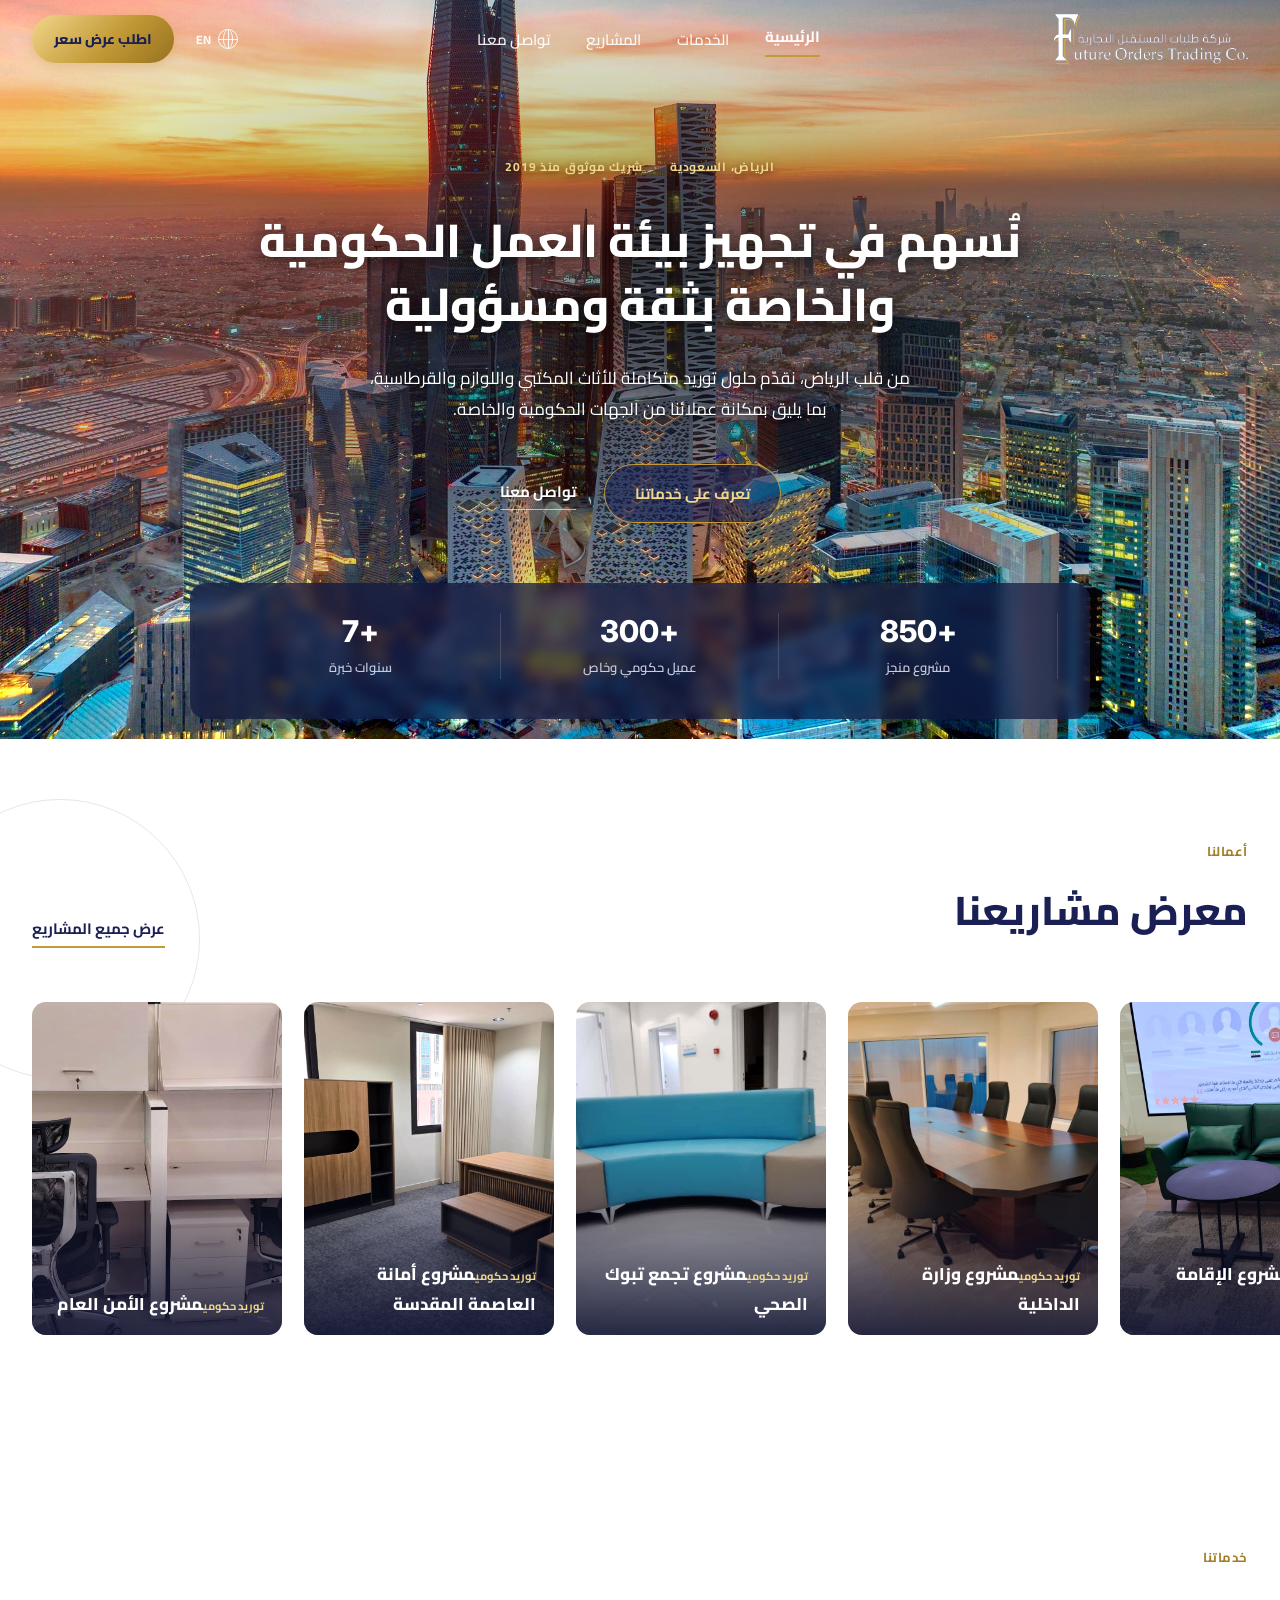
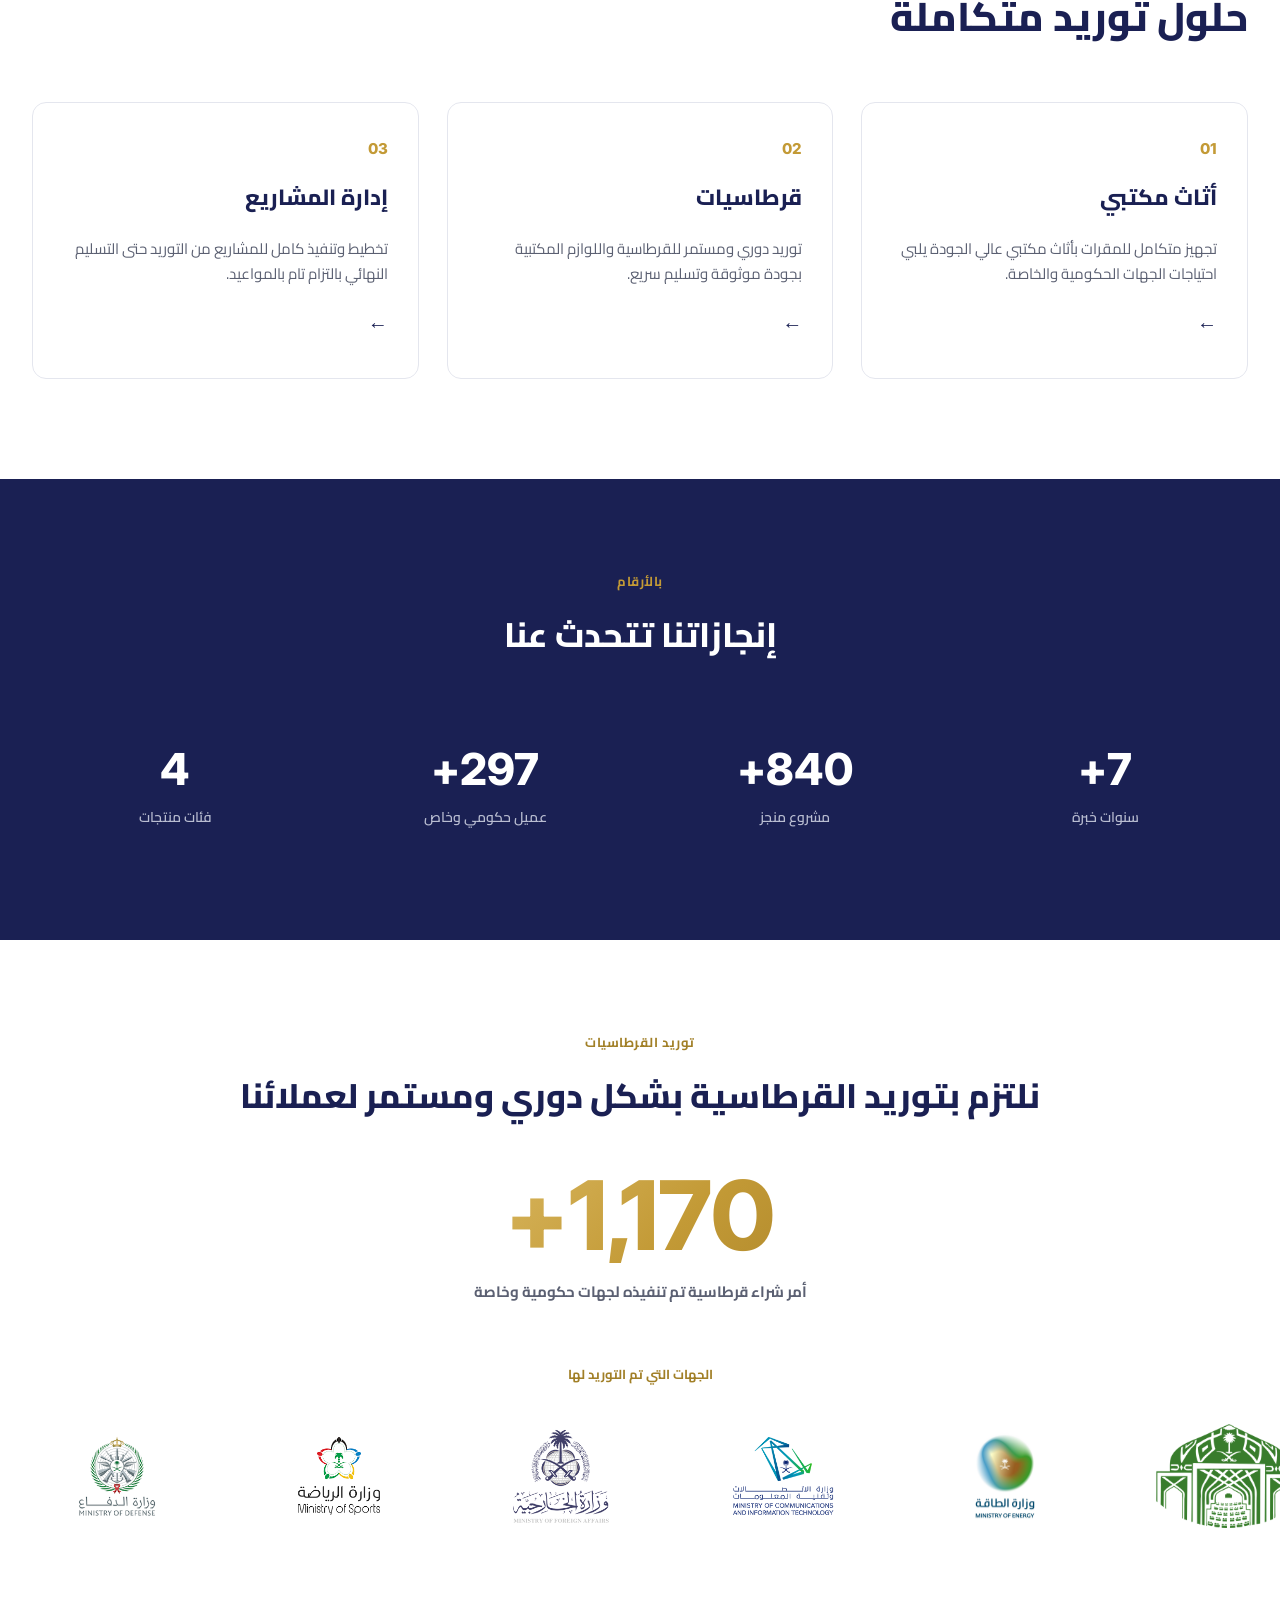
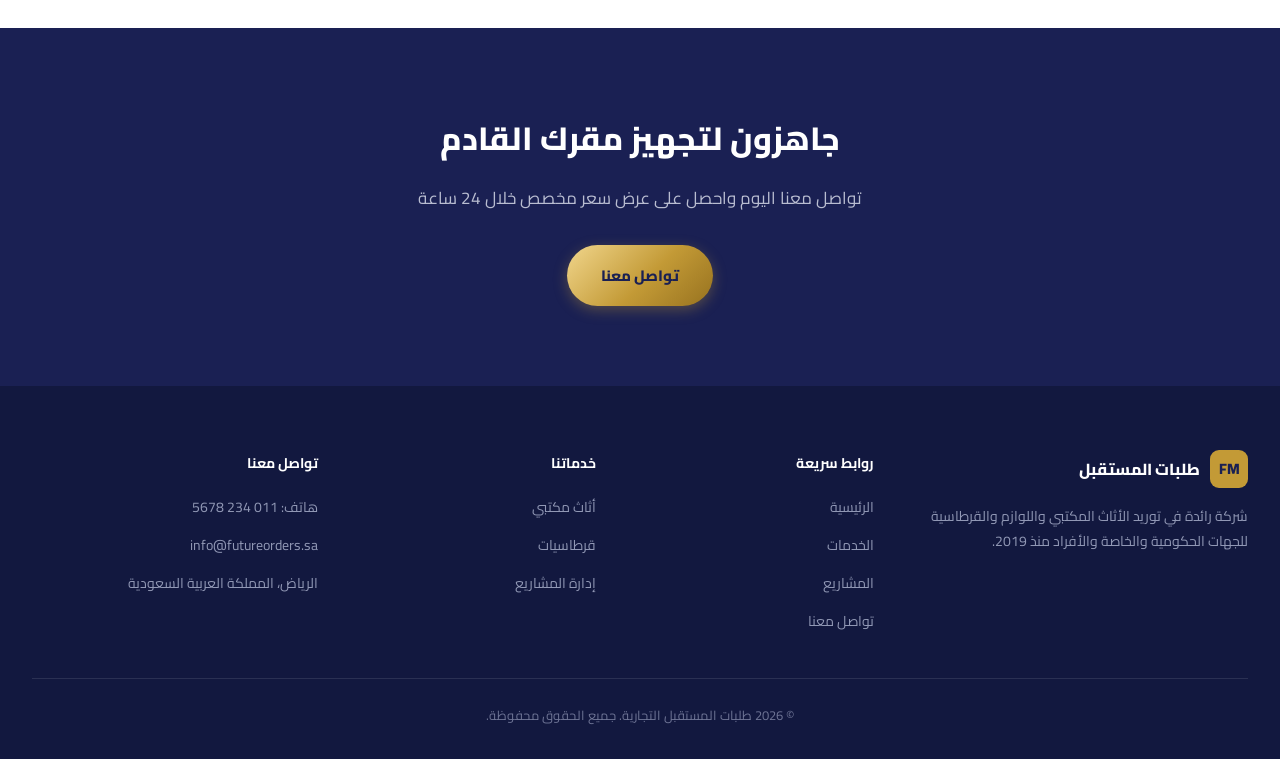
==== index.html @ 0086f41c "موقع شركة طلبات المستقبل" ====
<!DOCTYPE html>
<html lang="ar" dir="rtl">
<head>
<meta charset="utf-8">
<meta name="viewport" content="width=device-width, initial-scale=1">
<title>طلبات المستقبل التجارية | توريد أثاث مكتبي وقرطاسية - الرياض</title>
<meta name="description" content="شركة طلبات المستقبل التجارية — حلول توريد متكاملة للأثاث المكتبي واللوازم والقرطاسية للجهات الحكومية والخاصة في المملكة العربية السعودية منذ 2019.">
<meta name="theme-color" content="#1A2053">
<link rel="icon" href="assets/logo.png">
<meta property="og:title" content="طلبات المستقبل التجارية">
<meta property="og:description" content="حلول توريد متكاملة للأثاث المكتبي واللوازم والقرطاسية للجهات الحكومية والخاصة.">
<meta property="og:type" content="website">
<meta property="og:image" content="assets/riyadh-skyline.jpg">
<link rel="preconnect" href="https://fonts.googleapis.com">
<link rel="preconnect" href="https://fonts.gstatic.com" crossorigin>
<link href="https://fonts.googleapis.com/css2?family=Cairo:wght@400;500;600;700;800&family=Inter:wght@400;500;600;700;800&display=swap" rel="stylesheet">
<link rel="stylesheet" href="assets/css/style.css">
<script>
  /* يطبّق اللغة المحفوظة على <html> فوراً لتفادي وميض النص */
  (function () {
    try {
      var l = localStorage.getItem('fo-lang');
      if (l === 'en') {
        var h = document.documentElement;
        h.className += ' lang-boot';
        h.setAttribute('lang', 'en');
        h.setAttribute('dir', 'ltr');
      }
    } catch (e) {}
  })();
  window.FO_PAGE = 'home';
</script>
</head>
<body class="lang-ar">
<div class="site">

  <!-- ============================================================ header -->
  <header class="hdr hdr--fixed">
    <div class="hdr-inner">
      <a class="logo-wrap" href="index.html">
        <img class="logo-color" src="assets/logo.png" alt="طلبات المستقبل" data-i18n-alt="brand">
        <img class="logo-gold" src="assets/logo-gold.png" alt="" aria-hidden="true">
      </a>
      <nav class="nav">
        <a class="nav-link active" href="index.html"     data-i18n="nav.home">الرئيسية</a>
        <a class="nav-link"        href="Services.html"  data-i18n="nav.services">الخدمات</a>
        <a class="nav-link"        href="Projects.html"  data-i18n="nav.projects">المشاريع</a>
        <a class="nav-link"        href="Contact.html"   data-i18n="nav.contact">تواصل معنا</a>
      </nav>
      <div class="hdr-actions">
        <button class="lang-btn" type="button" title="English" aria-label="Switch to English">
          <span class="globe" aria-hidden="true"><span class="g-v"></span><span class="g-h"></span><span class="g-e"></span></span>
          <span class="lang-code" data-lang-code>EN</span>
        </button>
        <a class="btn-gold" href="Contact.html" data-i18n="cta">اطلب عرض سعر</a>
      </div>
    </div>
  </header>

  <!-- ============================================================== hero -->
  <section class="hero">
    <div class="hero-bg">
      <img src="assets/riyadh-skyline.jpg" alt="" aria-hidden="true" fetchpriority="high">
    </div>
    <div class="hero-veil"></div>

    <div class="hero-inner">
      <div class="hero-eyebrow fade-up">
        <span data-i18n="hero.location">الرياض، السعودية</span>
        <span class="dot">·</span>
        <span data-i18n="hero.since">شريك موثوق منذ 2019</span>
      </div>
      <h1 class="fade-up-1" data-i18n="hero.title">نُسهم في تجهيز بيئة العمل الحكومية والخاصة بثقة ومسؤولية</h1>
      <p class="hero-sub fade-up-2" data-i18n="hero.sub">من قلب الرياض، نقدّم حلول توريد متكاملة للأثاث المكتبي واللوازم والقرطاسية، بما يليق بمكانة عملائنا من الجهات الحكومية والخاصة.</p>
      <div class="hero-actions fade-up-3">
        <a class="btn-outline" href="Services.html" data-i18n="hero.primaryBtn">تعرف على خدماتنا</a>
        <a class="link-plain"  href="Contact.html"  data-i18n="hero.secondaryLink">تواصل معنا</a>
      </div>
    </div>

    <div class="hero-statsbar">
      <div class="hero-stats">
        <div class="hero-stat">
          <div class="n" data-i18n="hero.stats.0.num">+850</div>
          <div class="l" data-i18n="hero.stats.0.label">مشروع منجز</div>
        </div>
        <div class="hero-stat">
          <div class="n" data-i18n="hero.stats.1.num">+300</div>
          <div class="l" data-i18n="hero.stats.1.label">عميل حكومي وخاص</div>
        </div>
        <div class="hero-stat">
          <div class="n" data-i18n="hero.stats.2.num">+7</div>
          <div class="l" data-i18n="hero.stats.2.label">سنوات خبرة</div>
        </div>
      </div>
    </div>
  </section>

  <!-- ========================================================= portfolio -->
  <section class="section" style="position: relative; overflow: hidden;">
    <div class="deco-ring"></div>
    <div class="wrap" style="position: relative;">
      <div class="sec-head">
        <div>
          <div class="eyebrow" data-i18n="portfolio.tag">أعمالنا</div>
          <h2 class="h2" data-i18n="portfolio.title">معرض مشاريعنا</h2>
        </div>
        <a class="link-under" href="Projects.html" data-i18n="portfolio.viewAll">عرض جميع المشاريع</a>
      </div>
      <div class="pf-viewport">
        <!-- تُبنى البطاقات بواسطة main.js (بديل sc-for) -->
        <div class="pf-track" id="pf-track"></div>
      </div>
    </div>
  </section>

  <!-- ========================================================== services -->
  <section class="section">
    <div class="wrap">
      <div style="margin-bottom: 48px;">
        <div class="eyebrow" data-i18n="services.tag">خدماتنا</div>
        <h2 class="h2" data-i18n="services.title">حلول توريد متكاملة</h2>
      </div>
      <div class="grid-3">
        <a class="svc-card reveal" href="Services.html">
          <span class="n" data-i18n="services.items.0.num">01</span>
          <span class="t" data-i18n="services.items.0.title">أثاث مكتبي</span>
          <span class="d" data-i18n="services.items.0.desc">تجهيز متكامل للمقرات بأثاث مكتبي عالي الجودة يلبي احتياجات الجهات الحكومية والخاصة.</span>
          <span class="a" data-arrow>←</span>
        </a>
        <a class="svc-card reveal" href="Services.html">
          <span class="n" data-i18n="services.items.1.num">02</span>
          <span class="t" data-i18n="services.items.1.title">قرطاسيات</span>
          <span class="d" data-i18n="services.items.1.desc">توريد دوري ومستمر للقرطاسية واللوازم المكتبية بجودة موثوقة وتسليم سريع.</span>
          <span class="a" data-arrow>←</span>
        </a>
        <a class="svc-card reveal" href="Services.html">
          <span class="n" data-i18n="services.items.2.num">03</span>
          <span class="t" data-i18n="services.items.2.title">إدارة المشاريع</span>
          <span class="d" data-i18n="services.items.2.desc">تخطيط وتنفيذ كامل للمشاريع من التوريد حتى التسليم النهائي بالتزام تام بالمواعيد.</span>
          <span class="a" data-arrow>←</span>
        </a>
      </div>
    </div>
  </section>

  <!-- ====================================================== stats (nums) -->
  <section class="section--tight section--navy" id="fmt-stats-section">
    <div class="wrap">
      <div class="stats-head">
        <div class="eyebrow eyebrow--gold" data-i18n="stats.tag">بالأرقام</div>
        <h2 class="h2 h2--sm h2--white" data-i18n="stats.title">إنجازاتنا تتحدث عنا</h2>
      </div>
      <div class="grid-4">
        <div class="stat-cell">
          <div class="v"><span data-count="7" data-count-suffix="+">0+</span></div>
          <div class="l" data-i18n="stats.items.0.label">سنوات خبرة</div>
        </div>
        <div class="stat-cell">
          <div class="v"><span data-count="850" data-count-suffix="+">0+</span></div>
          <div class="l" data-i18n="stats.items.1.label">مشروع منجز</div>
        </div>
        <div class="stat-cell">
          <div class="v"><span data-count="300" data-count-suffix="+">0+</span></div>
          <div class="l" data-i18n="stats.items.2.label">عميل حكومي وخاص</div>
        </div>
        <div class="stat-cell">
          <div class="v"><span data-count="4" data-count-suffix="">0</span></div>
          <div class="l" data-i18n="stats.items.3.label">فئات منتجات</div>
        </div>
      </div>
    </div>
  </section>

  <!-- ============================================= purchase orders + logos -->
  <section class="po-section" id="fmt-po-section">
    <div class="wrap-narrow" style="text-align: center;">
      <div class="eyebrow" data-i18n="po.tag">توريد القرطاسيات</div>
      <h2 class="h2 h2--sm" style="margin-bottom: 40px;" data-i18n="po.title">نلتزم بتوريد القرطاسية بشكل دوري ومستمر لعملائنا</h2>
      <div class="po-big"><span data-count="1250" data-count-format="comma" data-count-suffix="+">0+</span></div>
      <div class="po-label" data-i18n="po.label">أمر شراء قرطاسية تم تنفيذه لجهات حكومية وخاصة</div>
      <div class="po-logos-title" data-i18n="po.logosTitle">الجهات التي تم التوريد لها</div>
    </div>
    <div class="marquee-viewport">
      <!-- تُبنى الشعارات بواسطة main.js (بديل sc-for) -->
      <div class="marquee-track" id="logos-track"></div>
    </div>
  </section>

  <!-- ========================================================= CTA band -->
  <section class="band">
    <div class="band-inner">
      <h2 data-i18n="contactBand.title">جاهزون لتجهيز مقرك القادم</h2>
      <p data-i18n="contactBand.sub">تواصل معنا اليوم واحصل على عرض سعر مخصص خلال 24 ساعة</p>
      <a class="btn-gold btn-gold--lg" href="Contact.html" data-i18n="contactBand.btn">تواصل معنا</a>
    </div>
  </section>

  <!-- ============================================================ footer -->
  <footer class="footer">
    <div class="wrap">
      <div class="footer-grid">
        <div>
          <div class="footer-brand">
            <div class="footer-mark">FM</div>
            <span data-i18n="brand">طلبات المستقبل</span>
          </div>
          <p class="footer-blurb" data-i18n="footer.blurb">شركة رائدة في توريد الأثاث المكتبي واللوازم والقرطاسية للجهات الحكومية والخاصة والأفراد منذ 2019.</p>
        </div>
        <div>
          <div class="footer-col-title" data-i18n="footer.quickLinks">روابط سريعة</div>
          <div class="footer-list">
            <a href="index.html"    data-i18n="nav.home">الرئيسية</a>
            <a href="Services.html" data-i18n="nav.services">الخدمات</a>
            <a href="Projects.html" data-i18n="nav.projects">المشاريع</a>
            <a href="Contact.html"  data-i18n="nav.contact">تواصل معنا</a>
          </div>
        </div>
        <div>
          <div class="footer-col-title" data-i18n="footer.services">خدماتنا</div>
          <div class="footer-list">
            <span data-i18n="services.items.0.title">أثاث مكتبي</span>
            <span data-i18n="services.items.1.title">قرطاسيات</span>
            <span data-i18n="services.items.2.title">إدارة المشاريع</span>
          </div>
        </div>
        <div>
          <div class="footer-col-title" data-i18n="footer.contact">تواصل معنا</div>
          <div class="footer-list">
            <span data-i18n="footer.phone">هاتف: 011 234 5678</span>
            <span data-i18n="footer.email">info@futureorders.sa</span>
            <span data-i18n="footer.address">الرياض، المملكة العربية السعودية</span>
          </div>
        </div>
      </div>
      <div class="footer-rights" data-i18n="rights">© 2026 طلبات المستقبل التجارية. جميع الحقوق محفوظة.</div>
    </div>
  </footer>

</div>

<script src="assets/js/i18n.js"></script>
<script src="assets/js/main.js"></script>
</body>
</html>
---- assets/css/style.css ----
/* ==========================================================================
   Future Orders Trading Co. — Global stylesheet
   طلبات المستقبل التجارية
   ========================================================================== */

:root {
  --navy:        #1A2053;
  --navy-deep:   #12183F;
  --navy-dark:   #0D1230;
  --gold:        #C39A36;
  --gold-light:  #F1D68C;
  --gold-dark:   #97721F;
  --gold-text:   #A17F26;
  --line:        #E4E6EE;
  --grey-bg:     #F5F6FA;
  --grey-soft:   #EEF0F6;
  --text-muted:  #5B6072;
  --text-mute-2: #8B90A3;
  --text-nav:    #464B5C;
  --foot-text:   #9198B5;
  --foot-dim:    #6E7495;
  --stat-label:  #B9BDD1;
  --hero-label:  #C9CCDE;
}

/* --------------------------------------------------------------- base --- */
* { box-sizing: border-box; }

html { scroll-behavior: smooth; }

body {
  margin: 0;
  background: #FFFFFF;
  color: var(--navy);
  font-family: 'Cairo', sans-serif;
}
body.lang-en { font-family: 'Inter', sans-serif; }

a { color: var(--navy); }
a:hover { color: var(--gold); }

img { max-width: 100%; }

.site { background: #FFFFFF; color: var(--navy); min-height: 100vh; }

/* يخفي المحتوى لجزء من الثانية عند تحميل النسخة الإنجليزية المحفوظة،
   منعاً لوميض النص العربي قبل تبديل اللغة. تُزال دائماً بعد التحميل. */
html.lang-boot body { visibility: hidden; }

.num { font-family: 'Inter', sans-serif; }

.wrap  { max-width: 1280px; margin: 0 auto; }
.wrap-narrow { max-width: 900px; margin: 0 auto; }

/* --------------------------------------------------------- animations --- */
@keyframes fmt-marquee          { from { transform: translateX(0); } to { transform: translateX(-50%); } }
@keyframes fmt-fade-up          { from { opacity: 0; transform: translateY(20px); } to { opacity: 1; transform: translateY(0); } }
@keyframes fmt-ring-spin        { from { transform: rotate(0deg); } to { transform: rotate(360deg); } }
@keyframes fmt-bounce           { 0%, 100% { transform: translateY(0); } 50% { transform: translateY(8px); } }
@keyframes fmt-float            { 0% { transform: translate(0,0) rotate(0deg); } 25% { transform: translate(7px,-11px) rotate(2.5deg); } 50% { transform: translate(0,-16px) rotate(0deg); } 75% { transform: translate(-7px,-11px) rotate(-2.5deg); } 100% { transform: translate(0,0) rotate(0deg); } }
@keyframes fmt-portfolio-scroll { from { transform: translateX(0); } to { transform: translateX(-50%); } }

.fmt-role-word  { display: inline-block; animation: fmt-fade-up 0.5s ease both; }
.fmt-badge-float{ animation: fmt-fade-up 0.8s ease both; }

.fade-up    { animation: fmt-fade-up 0.6s ease both; }
.fade-up-1  { animation: fmt-fade-up 0.6s ease 0.05s both; }
.fade-up-2  { animation: fmt-fade-up 0.6s ease 0.10s both; }
.fade-up-3  { animation: fmt-fade-up 0.6s ease 0.15s both; }

/* Reveal-on-scroll (inner pages) */
.reveal { opacity: 0; transform: translateY(20px); }
.reveal.is-visible { animation: fmt-fade-up 0.6s ease both; }

@media (prefers-reduced-motion: reduce) {
  .pf-track, .marquee-track { animation: none !important; }
  .fade-up, .fade-up-1, .fade-up-2, .fade-up-3,
  .reveal, .reveal.is-visible { animation: none !important; opacity: 1; transform: none; }
}

/* ------------------------------------------------------------- header --- */
.hdr {
  z-index: 50;
  border-bottom: 1px solid transparent;
  transition: background 0.25s ease, border-color 0.25s ease;
}
.hdr--fixed { position: fixed; top: 0; left: 0; right: 0; background: transparent; }
.hdr--solid {
  position: sticky; top: 0;
  background: rgba(255,255,255,0.97);
  backdrop-filter: blur(8px);
  border-bottom-color: var(--line);
}
.hdr--fixed.scrolled {
  background: rgba(255,255,255,0.97);
  backdrop-filter: blur(8px);
  border-bottom-color: var(--line);
}

.hdr-inner {
  max-width: 1280px; margin: 0 auto;
  padding: 14px 32px;
  display: flex; align-items: center; justify-content: space-between; gap: 24px;
}

.logo-wrap { position: relative; height: 50px; display: flex; align-items: center; text-decoration: none; }
.logo-wrap img { height: 50px; width: auto; display: block; transition: opacity 0.25s ease; }
.logo-color { opacity: 1; }
.logo-gold  { position: absolute; inset-inline-start: 0; top: 0; opacity: 0; }
.hdr--fixed:not(.scrolled) .logo-color { opacity: 0; }
.hdr--fixed:not(.scrolled) .logo-gold  { opacity: 1; }

.nav { display: flex; align-items: center; gap: 36px; }
.nav-link {
  text-decoration: none; color: var(--text-nav);
  font-weight: 600; font-size: 15px;
  white-space: nowrap;
}
.nav-link:hover { color: var(--gold); }
.nav-link.active {
  color: var(--navy); font-weight: 700;
  border-bottom: 2px solid var(--gold); padding-bottom: 4px;
}
.hdr--fixed:not(.scrolled) .nav-link { color: rgba(255,255,255,0.92); }
.hdr--fixed:not(.scrolled) .nav-link.active { color: #FFFFFF; }
.hdr--fixed:not(.scrolled) .nav-link:hover { color: var(--gold-light); }

.hdr-actions { display: flex; align-items: center; gap: 18px; }

.lang-btn {
  background: none; border: none; color: var(--text-nav);
  cursor: pointer; padding: 4px;
  display: flex; align-items: center; gap: 7px;
  font-family: inherit;
}
.hdr--fixed:not(.scrolled) .lang-btn { color: rgba(255,255,255,0.92); }
.lang-btn:hover { color: var(--gold); }
.lang-btn span.lang-code { font-size: 12px; font-weight: 700; }

.globe {
  width: 20px; height: 20px; border-radius: 50%;
  border: 1.6px solid currentColor;
  position: relative; display: inline-block; flex-shrink: 0;
}
.globe .g-v { position: absolute; top: 0; bottom: 0; left: 50%; width: 0; border-inline-start: 1.6px solid currentColor; }
.globe .g-h { position: absolute; left: 0; right: 0; top: 50%; height: 0; border-top: 1.6px solid currentColor; }
.globe .g-e { position: absolute; inset: 0; margin: auto; width: 60%; height: 100%; border-radius: 50%; border-inline: 1.6px solid currentColor; }

/* ------------------------------------------------------------ buttons --- */
.btn-gold {
  display: inline-block; text-decoration: none; border: none; cursor: pointer;
  font-family: inherit;
  background: linear-gradient(135deg, #F1D68C 0%, #C39A36 55%, #97721F 100%);
  color: var(--navy); font-weight: 800; font-size: 14px;
  padding: 11px 22px; border-radius: 100px; white-space: nowrap;
  box-shadow: 0 4px 14px rgba(195,154,54,0.35);
  transition: transform 0.15s ease, box-shadow 0.15s ease;
}
.btn-gold:hover {
  color: var(--navy);
  transform: translateY(-2px);
  box-shadow: 0 8px 22px rgba(195,154,54,0.45);
}
.btn-gold--lg { font-size: 15px; padding: 16px 34px; }

.btn-outline {
  display: inline-block; text-decoration: none;
  border: 1.5px solid var(--gold);
  background: rgba(26,32,83,0.55);
  color: var(--gold-light); font-weight: 700; font-size: 15px;
  padding: 14px 30px; border-radius: 100px; white-space: nowrap;
  transition: background 0.15s ease, transform 0.15s ease;
}
.btn-outline:hover { background: rgba(195,154,54,0.25); transform: translateY(-2px); color: var(--gold-light); }

.link-under {
  text-decoration: none; color: var(--navy);
  font-weight: 700; font-size: 15px;
  border-bottom: 2px solid var(--gold); padding-bottom: 3px;
}
.link-plain {
  text-decoration: none; color: #FFFFFF; font-weight: 700; font-size: 15px;
  border-bottom: 1px solid rgba(255,255,255,0.6); padding-bottom: 3px;
  white-space: nowrap; text-shadow: 0 2px 10px rgba(0,0,0,0.7);
}
.link-plain:hover { color: var(--gold-light); }

/* --------------------------------------------------------------- hero --- */
.hero { background: var(--navy); position: relative; overflow: hidden; }
.hero-bg { position: absolute; inset: 0; }
.hero-bg img {
  width: 100%; height: 100%; object-fit: cover; display: block;
  filter: brightness(1.2) saturate(1.1) contrast(1.02);
}
.hero-veil {
  position: absolute; inset: 0; pointer-events: none;
  background: radial-gradient(ellipse 70% 55% at 50% 45%, rgba(20,18,15,0.55) 0%, rgba(20,18,15,0.2) 60%, rgba(20,18,15,0) 100%);
}
.hero-inner { max-width: 900px; margin: 0 auto; padding: 150px 32px 60px; text-align: center; position: relative; }

.hero-eyebrow {
  display: inline-flex; align-items: center; gap: 12px;
  color: var(--gold-light); font-size: 12px; font-weight: 700; letter-spacing: 0.06em;
  margin-bottom: 30px; text-shadow: 0 2px 10px rgba(0,0,0,0.7);
}
.hero-eyebrow .dot { opacity: 0.5; }

.hero h1 {
  font-size: 46px; line-height: 1.4; font-weight: 800; color: #FFFFFF; margin: 0;
  text-shadow: 0 3px 18px rgba(0,0,0,0.75);
}
.hero-sub {
  font-size: 17px; line-height: 1.85; color: #FFFFFF;
  margin: 26px auto 0; max-width: 560px;
  text-shadow: 0 2px 12px rgba(0,0,0,0.75);
}
.hero-actions { display: flex; align-items: center; justify-content: center; gap: 28px; margin-top: 38px; flex-wrap: wrap; }

.hero-statsbar { max-width: 900px; margin: 0 auto; position: relative; }
.hero-stats {
  display: grid; grid-template-columns: repeat(3, 1fr);
  padding: 30px 32px 40px;
  background: rgba(18,24,63,0.72); backdrop-filter: blur(6px);
  border-radius: 16px; margin-bottom: 20px;
}
.hero-stat { text-align: center; border-inline-start: 1px solid rgba(255,255,255,0.14); }
.hero-stat .n { color: #FFFFFF; font-size: 30px; font-weight: 800; font-family: 'Inter', sans-serif; }
.hero-stat .l { color: var(--hero-label); font-size: 13px; font-weight: 600; margin-top: 6px; }

/* ----------------------------------------------------------- sections --- */
.section { padding: 100px 32px; }
.section--tight { padding: 90px 32px; }
.section--navy { background: var(--navy); }
.section--grey { background: var(--grey-bg); }

.deco-ring {
  position: absolute; inset-inline-end: -80px; top: 60px;
  width: 280px; height: 280px; border-radius: 50%;
  border: 1px solid var(--line); pointer-events: none;
}

.eyebrow { color: var(--gold-text); font-weight: 700; font-size: 13px; letter-spacing: 0.04em; margin-bottom: 10px; }
.eyebrow--gold { color: var(--gold); }

.h2 { font-size: 40px; font-weight: 800; margin: 0; color: var(--navy); }
.h2--sm { font-size: 34px; }
.h2--white { color: #FFFFFF; }

.sec-head {
  display: flex; align-items: flex-end; justify-content: space-between;
  margin-bottom: 44px; gap: 24px; flex-wrap: wrap;
}

/* ---------------------------------------------------------- portfolio --- */
.pf-viewport { overflow: hidden; margin: 0 -32px; padding: 10px 32px; direction: ltr; }
.pf-track {
  display: flex; gap: 22px; width: max-content;
  animation: fmt-portfolio-scroll 42s linear infinite;
}
.pf-track:hover { animation-play-state: paused; }
.pf-card {
  position: relative; width: 250px; flex-shrink: 0; aspect-ratio: 3/4;
  border-radius: 14px; overflow: hidden; text-decoration: none; display: block;
  transition: transform 0.35s cubic-bezier(0.22,1,0.36,1); will-change: transform;
  background: var(--grey-soft);
}
.pf-card:hover { transform: translateY(-10px) scale(1.05); }
.pf-card img {
  width: 100%; height: 100%; object-fit: cover; display: block;
  filter: saturate(1.05); transform: scale(1.1);
  transition: transform 0.6s cubic-bezier(0.22,1,0.36,1);
}
.pf-card:hover img { transform: scale(1.2); }
.pf-shade {
  position: absolute; inset: 0; pointer-events: none;
  background: linear-gradient(180deg, rgba(26,32,83,0) 45%, rgba(15,19,50,0.88) 100%);
}
.pf-meta { position: absolute; inset-inline-start: 18px; inset-inline-end: 18px; bottom: 16px; text-align: start; }
html[dir="rtl"] .pf-meta { direction: rtl; }
html[dir="ltr"] .pf-meta { direction: ltr; }
.pf-meta .cat { color: var(--gold-light); font-weight: 700; font-size: 11px; margin-bottom: 6px; }
.pf-meta .ttl { font-weight: 800; font-size: 17px; color: #FFFFFF; line-height: 1.35; }

/* ------------------------------------------------------ service cards --- */
.grid-3 { display: grid; grid-template-columns: repeat(3, 1fr); gap: 28px; }
.grid-4 { display: grid; grid-template-columns: repeat(4, 1fr); gap: 24px; }

.svc-card {
  text-decoration: none; color: inherit;
  display: flex; flex-direction: column; gap: 18px;
  padding: 36px 30px; border: 1px solid var(--line); border-radius: 14px; background: #FFFFFF;
  transition: border-color 0.15s ease, transform 0.15s ease;
}
.svc-card:hover { border-color: var(--gold); transform: translateY(-4px); color: inherit; }
.svc-card .n { font-family: 'Inter', sans-serif; font-weight: 800; font-size: 15px; color: var(--gold); }
.svc-card .t { font-size: 22px; font-weight: 800; color: var(--navy); }
.svc-card .d { font-size: 15px; line-height: 1.7; color: var(--text-muted); flex: 1; }
.svc-card .a { font-size: 20px; color: var(--navy); }

/* --------------------------------------------------- counters (stats) --- */
.stats-head { text-align: center; margin-bottom: 56px; }
.stat-cell { text-align: center; padding: 20px; }
.stat-cell .v { font-size: 44px; font-weight: 800; color: #FFFFFF; font-family: 'Inter', sans-serif; }
.stat-cell .l { font-size: 14px; color: var(--stat-label); margin-top: 8px; font-weight: 600; }

/* -------------------------------------------------------- PO / logos ---- */
.po-section { padding: 90px 32px; background: #FFFFFF; overflow: hidden; }
.po-big {
  background: linear-gradient(135deg, #F1D68C 0%, #C39A36 55%, #97721F 100%);
  -webkit-background-clip: text; background-clip: text; color: transparent;
  font-size: 96px; font-weight: 800; font-family: 'Inter', sans-serif; line-height: 1;
}
.po-label { font-size: 15px; color: var(--text-muted); font-weight: 700; margin-top: 14px; }
.po-logos-title { font-size: 13px; color: var(--gold-text); font-weight: 700; margin-top: 56px; }

.marquee-viewport { overflow: hidden; margin: 28px -32px 0; padding: 10px 32px; direction: ltr; }
.marquee-track { display: flex; gap: 52px; width: max-content; animation: fmt-marquee 52s linear infinite; }
.marquee-track:hover { animation-play-state: paused; }
.logo-cell { flex-shrink: 0; width: 170px; height: 104px; display: flex; align-items: center; justify-content: center; }
.logo-cell img { max-width: 100%; max-height: 100%; object-fit: contain; }

/* ---------------------------------------------------------- CTA band --- */
.band { padding: 80px 32px; background: var(--navy); }
.band-inner { max-width: 900px; margin: 0 auto; text-align: center; }
.band h2 { font-size: 32px; font-weight: 800; color: #FFFFFF; margin: 0 0 16px; }
.band p  { font-size: 17px; color: var(--stat-label); margin: 0 0 32px; line-height: 1.7; }

/* ------------------------------------------------------------ footer --- */
.footer { background: var(--navy-deep); padding: 64px 32px 32px; }
.footer-grid {
  display: grid; grid-template-columns: 1.4fr 1fr 1fr 1.2fr; gap: 40px;
  padding-bottom: 44px; border-bottom: 1px solid rgba(255,255,255,0.1);
}
.footer-brand { display: flex; align-items: center; gap: 10px; margin-bottom: 16px; }
.footer-mark {
  width: 38px; height: 38px; border-radius: 9px; background: var(--gold);
  display: flex; align-items: center; justify-content: center;
  color: var(--navy); font-weight: 800; font-size: 15px;
}
.footer-brand span { font-weight: 800; font-size: 16px; color: #FFFFFF; }
.footer-blurb { font-size: 14px; line-height: 1.8; color: var(--foot-text); margin: 0; max-width: 320px; }
.footer-col-title { font-weight: 700; font-size: 14px; color: #FFFFFF; margin-bottom: 18px; }
.footer-list { display: flex; flex-direction: column; gap: 12px; }
.footer-list a, .footer-list span { text-decoration: none; color: var(--foot-text); font-size: 14px; }
.footer-list a:hover { color: var(--gold); }
.footer-rights { padding-top: 24px; text-align: center; font-size: 13px; color: var(--foot-dim); }

.footer--slim { background: var(--navy-deep); padding: 40px 32px; text-align: center; }
.footer--slim div { font-size: 13px; color: var(--foot-dim); }

/* ------------------------------------------------- Services page bits --- */
.page-head { max-width: 1280px; margin: 0 auto; padding: 72px 32px 20px; }
.page-head h1 { font-size: 46px; font-weight: 800; margin: 0 0 16px; max-width: 720px; }
.page-head p { font-size: 17px; line-height: 1.8; color: var(--text-muted); margin: 0; max-width: 640px; }

.svc-row {
  display: grid; grid-template-columns: 70px 1fr 1.3fr; gap: 36px; align-items: start;
  padding: 48px 0; border-bottom: 1px solid var(--line);
}
.svc-row .num-col { font-family: 'Inter', sans-serif; font-weight: 800; font-size: 16px; color: var(--gold); }
.svc-row h3 { font-size: 28px; font-weight: 800; margin: 0 0 14px; color: var(--navy); }
.svc-row p  { font-size: 15px; line-height: 1.8; color: var(--text-muted); margin: 0; }
.svc-points { display: flex; flex-direction: column; gap: 12px; padding-top: 6px; }
.svc-point { display: flex; align-items: center; gap: 10px; font-size: 14px; color: var(--navy); font-weight: 600; }
.svc-point .bullet { width: 6px; height: 6px; border-radius: 50%; background: var(--gold); flex-shrink: 0; }

.cat-card { background: #FFFFFF; border: 1px solid var(--line); border-radius: 16px; overflow: hidden; }
.cat-card .thumb {
  aspect-ratio: 1/1;
  background: repeating-linear-gradient(135deg, #EEF0F6, #EEF0F6 10px, #E4E6EE 10px, #E4E6EE 20px);
  display: flex; align-items: center; justify-content: center;
}
.cat-card .thumb img { width: 100%; height: 100%; object-fit: cover; display: block; }
.cat-card .thumb .ph {
  font-family: 'Inter', monospace; font-size: 11px; color: var(--text-mute-2);
  background: #FFFFFF; padding: 5px 10px; border-radius: 5px; border: 1px solid var(--line);
}
.cat-card .label { padding: 18px 20px; font-weight: 700; font-size: 15px; color: var(--navy); }

/* ------------------------------------------------- Projects list page --- */
.proj-row {
  text-decoration: none; color: inherit;
  display: grid; grid-template-columns: 130px 1fr auto; gap: 32px; align-items: center;
  padding: 30px 0; border-bottom: 1px solid var(--line);
  transition: background 0.15s ease;
}
.proj-row:hover { color: inherit; background: rgba(245,246,250,0.6); }
.proj-row .thumb { aspect-ratio: 4/3; border-radius: 10px; overflow: hidden; background: var(--grey-soft); }
.proj-row .thumb img { width: 100%; height: 100%; object-fit: cover; display: block; transition: transform 0.4s ease; }
.proj-row:hover .thumb img { transform: scale(1.06); }
.proj-row .meta { display: flex; align-items: center; gap: 12px; margin-bottom: 8px; }
.proj-row .cat { color: var(--gold-text); font-weight: 700; font-size: 12px; }
.proj-row .year { color: var(--text-mute-2); font-size: 12px; }
.proj-row .ttl { font-weight: 800; font-size: 21px; color: var(--navy); margin-bottom: 8px; }
.proj-row p { font-size: 14px; line-height: 1.7; color: var(--text-muted); margin: 0; max-width: 560px; }
.proj-row .arrow { font-size: 22px; color: var(--navy); }

/* ----------------------------------------------- Project detail page --- */
.back-link { text-decoration: none; color: var(--text-muted); font-size: 14px; font-weight: 600; display: inline-flex; align-items: center; gap: 6px; }
.detail-head { max-width: 1280px; margin: 0 auto; padding: 48px 32px 0; }
.detail-head h1 { font-size: 42px; font-weight: 800; margin: 14px 0 18px; max-width: 780px; }
.detail-head .lead { font-size: 17px; line-height: 1.85; color: var(--text-muted); margin: 0 0 40px; max-width: 680px; }
.detail-tags { display: flex; align-items: center; gap: 14px; margin-top: 22px; }
.detail-tags .cat { color: var(--gold-text); font-weight: 700; font-size: 13px; }
.detail-tags .sep { color: var(--hero-label); }
.detail-tags .year { color: var(--text-mute-2); font-size: 13px; }

.detail-hero { max-width: 1280px; margin: 0 auto; padding: 0 32px; }
.detail-hero .frame { aspect-ratio: 16/8; border-radius: 16px; overflow: hidden; background: var(--grey-soft); }
.detail-hero img { width: 100%; height: 100%; object-fit: cover; display: block; }

.detail-body {
  max-width: 1280px; margin: 0 auto; padding: 60px 32px 20px;
  display: grid; grid-template-columns: 1fr 1.6fr; gap: 60px;
}
.detail-body h2 { font-size: 20px; font-weight: 800; margin: 0 0 22px; color: var(--navy); }
.spec-list { display: flex; flex-direction: column; gap: 18px; border-top: 1px solid var(--line); padding-top: 18px; }
.spec-row { display: flex; justify-content: space-between; gap: 16px; font-size: 14px; }
.spec-row + .spec-row { border-top: 1px solid var(--line); padding-top: 18px; }
.spec-row .k { color: var(--text-mute-2); }
.spec-row .v { color: var(--navy); font-weight: 700; text-align: end; }
.detail-text { font-size: 15px; line-height: 1.9; color: var(--text-muted); margin: 0; }

.gallery { max-width: 1280px; margin: 0 auto; padding: 40px 32px 100px; }
.gallery-grid { display: grid; grid-template-columns: repeat(3, 1fr); gap: 20px; }
.gallery-item { aspect-ratio: 4/3; border-radius: 12px; overflow: hidden; background: var(--grey-soft); display: block; }
.gallery-item img { width: 100%; height: 100%; object-fit: cover; display: block; transition: transform 0.45s ease; }
.gallery-item:hover img { transform: scale(1.05); }

.rel-card {
  text-decoration: none; color: inherit; display: block;
  background: #FFFFFF; border-radius: 12px; overflow: hidden; border: 1px solid var(--line);
  transition: border-color 0.15s ease, transform 0.15s ease;
}
.rel-card:hover { border-color: var(--gold); transform: translateY(-4px); color: inherit; }
.rel-card .thumb { aspect-ratio: 4/3; background: var(--grey-soft); }
.rel-card .thumb img { width: 100%; height: 100%; object-fit: cover; display: block; }
.rel-card .body { padding: 16px 18px; }
.rel-card .cat { color: var(--gold-text); font-weight: 700; font-size: 11px; margin-bottom: 6px; }
.rel-card .ttl { font-weight: 800; font-size: 15px; color: var(--navy); }

/* --------------------------------------------------------- lightbox --- */
.lightbox {
  position: fixed; inset: 0; z-index: 200;
  background: rgba(13,18,48,0.92);
  display: none; align-items: center; justify-content: center; padding: 40px;
}
.lightbox.open { display: flex; animation: fmt-fade-up 0.25s ease both; }
.lightbox img { max-width: 100%; max-height: 100%; border-radius: 12px; object-fit: contain; }
.lightbox-close {
  position: absolute; top: 22px; inset-inline-end: 26px;
  background: none; border: none; color: #FFFFFF; font-size: 34px; line-height: 1;
  cursor: pointer; font-family: inherit;
}

/* ------------------------------------------------------ contact page --- */
.contact-grid {
  max-width: 1280px; margin: 0 auto; padding: 72px 32px 100px;
  display: grid; grid-template-columns: 0.9fr 1.1fr; gap: 64px;
}
.contact-grid h1 { font-size: 42px; font-weight: 800; margin: 0 0 18px; }
.contact-grid .lead { font-size: 16px; line-height: 1.8; color: var(--text-muted); margin: 0 0 40px; }
.info-list { display: flex; flex-direction: column; gap: 22px; }
.info-item { display: flex; gap: 16px; align-items: flex-start; }
.info-icon {
  width: 44px; height: 44px; border-radius: 10px;
  background: var(--grey-bg); border: 1px solid var(--line); flex-shrink: 0;
  display: flex; align-items: center; justify-content: center;
  color: var(--navy); font-weight: 800; font-size: 15px;
}
.info-label { font-weight: 700; font-size: 14px; color: var(--text-mute-2); margin-bottom: 4px; }
.info-value { font-weight: 700; font-size: 16px; color: var(--navy); }
.info-value.ltr { direction: ltr; display: inline-block; }
a.info-value { text-decoration: none; }
a.info-value:hover { color: var(--gold); }

.form-card { background: var(--grey-bg); border: 1px solid var(--line); border-radius: 20px; padding: 40px; }
.form-card h3 { font-size: 20px; font-weight: 800; margin: 0 0 24px; color: var(--navy); }
.form-stack { display: flex; flex-direction: column; gap: 18px; }
.form-row { display: grid; grid-template-columns: 1fr 1fr; gap: 16px; }
.form-label { display: block; font-size: 13px; font-weight: 700; color: var(--text-nav); margin-bottom: 8px; }
.form-field {
  width: 100%; padding: 13px 14px; border-radius: 9px; border: 1px solid var(--line);
  font-size: 14px; font-family: inherit; background: #FFFFFF; color: var(--navy);
  transition: border-color 0.15s ease, box-shadow 0.15s ease;
}
.form-field:focus { outline: none; border-color: var(--gold); box-shadow: 0 0 0 3px rgba(195,154,54,0.15); }
.form-field.ltr { direction: ltr; }
html[dir="rtl"] .form-field.ltr { text-align: right; }
textarea.form-field { resize: vertical; min-height: 110px; }
.form-card button.btn-gold { margin-top: 4px; width: 100%; }

.form-success {
  display: flex; flex-direction: column; align-items: center; justify-content: center;
  text-align: center; min-height: 380px; gap: 16px;
}
.form-success .tick {
  width: 56px; height: 56px; border-radius: 50%; background: var(--navy);
  display: flex; align-items: center; justify-content: center;
  color: var(--gold); font-size: 24px; font-weight: 800;
}
.form-success h3 { font-size: 22px; font-weight: 800; margin: 0; color: var(--navy); }
.form-success p  { font-size: 15px; color: var(--text-muted); margin: 0; max-width: 320px; }
.form-error { color: #B3261E; font-size: 14px; font-weight: 600; margin: 0; display: none; }
.form-error.show { display: block; }
.is-hidden { display: none !important; }

/* ------------------------------------------------------- responsive --- */
@media (max-width: 1080px) {
  .footer-grid { grid-template-columns: 1fr 1fr; }
  .detail-body { grid-template-columns: 1fr; gap: 36px; }
  .contact-grid { grid-template-columns: 1fr; gap: 40px; }
}

@media (max-width: 900px) {
  .hdr-inner { flex-wrap: wrap; padding: 12px 18px; gap: 10px; row-gap: 6px; }
  .nav { order: 3; width: 100%; justify-content: center; gap: 22px; flex-wrap: wrap; padding-top: 4px; }
  .nav-link { font-size: 14px; }
  .hdr-actions { gap: 12px; }

  .hero-inner { padding: 175px 22px 50px; }
  .hero h1 { font-size: 32px; line-height: 1.45; }
  .hero-sub { font-size: 15px; }
  .hero-actions { gap: 18px; }
  .hero-stats { grid-template-columns: 1fr; gap: 22px; padding: 26px 20px 30px; }
  .hero-stat { border-inline-start: none; }

  .section, .section--tight, .po-section, .band { padding-left: 22px; padding-right: 22px; }
  .section { padding-top: 64px; padding-bottom: 64px; }
  .section--tight, .po-section { padding-top: 58px; padding-bottom: 58px; }
  .h2 { font-size: 28px; }
  .h2--sm { font-size: 24px; }
  .deco-ring { display: none; }

  .grid-3, .grid-4 { grid-template-columns: 1fr; gap: 18px; }
  .gallery-grid { grid-template-columns: repeat(2, 1fr); }

  .po-big { font-size: 60px; }
  .pf-viewport, .marquee-viewport { margin-left: -22px; margin-right: -22px; padding-left: 22px; padding-right: 22px; }
  .logo-cell { width: 130px; height: 80px; }
  .marquee-track { gap: 34px; }

  .page-head { padding: 48px 22px 12px; }
  .page-head h1 { font-size: 30px; }
  .svc-row { grid-template-columns: 1fr; gap: 16px; padding: 34px 0; }
  .svc-row h3 { font-size: 22px; }

  .proj-row { grid-template-columns: 96px 1fr; gap: 18px; padding: 22px 0; }
  .proj-row .arrow { display: none; }
  .proj-row .ttl { font-size: 17px; }
  .proj-row p { font-size: 13px; }

  .detail-head { padding: 32px 22px 0; }
  .detail-head h1 { font-size: 28px; }
  .detail-hero { padding: 0 22px; }
  .detail-hero .frame { aspect-ratio: 4/3; }
  .detail-body { padding: 40px 22px 12px; }
  .gallery { padding: 28px 22px 64px; }

  .contact-grid { padding: 48px 22px 64px; }
  .contact-grid h1 { font-size: 28px; }
  .form-card { padding: 26px 20px; }
  .form-row { grid-template-columns: 1fr; }

  .footer { padding: 48px 22px 26px; }
  .footer-grid { grid-template-columns: 1fr; gap: 28px; }
  .band { padding-top: 58px; padding-bottom: 58px; }
  .band h2 { font-size: 24px; }
  .band p { font-size: 15px; }
}

@media (max-width: 520px) {
  .gallery-grid { grid-template-columns: 1fr; }
  .nav { gap: 14px; }
  .nav-link { font-size: 13px; }
  .btn-gold { font-size: 13px; padding: 10px 16px; }
  .hero h1 { font-size: 27px; }
  .po-big { font-size: 46px; }
  .stat-cell .v { font-size: 34px; }
}
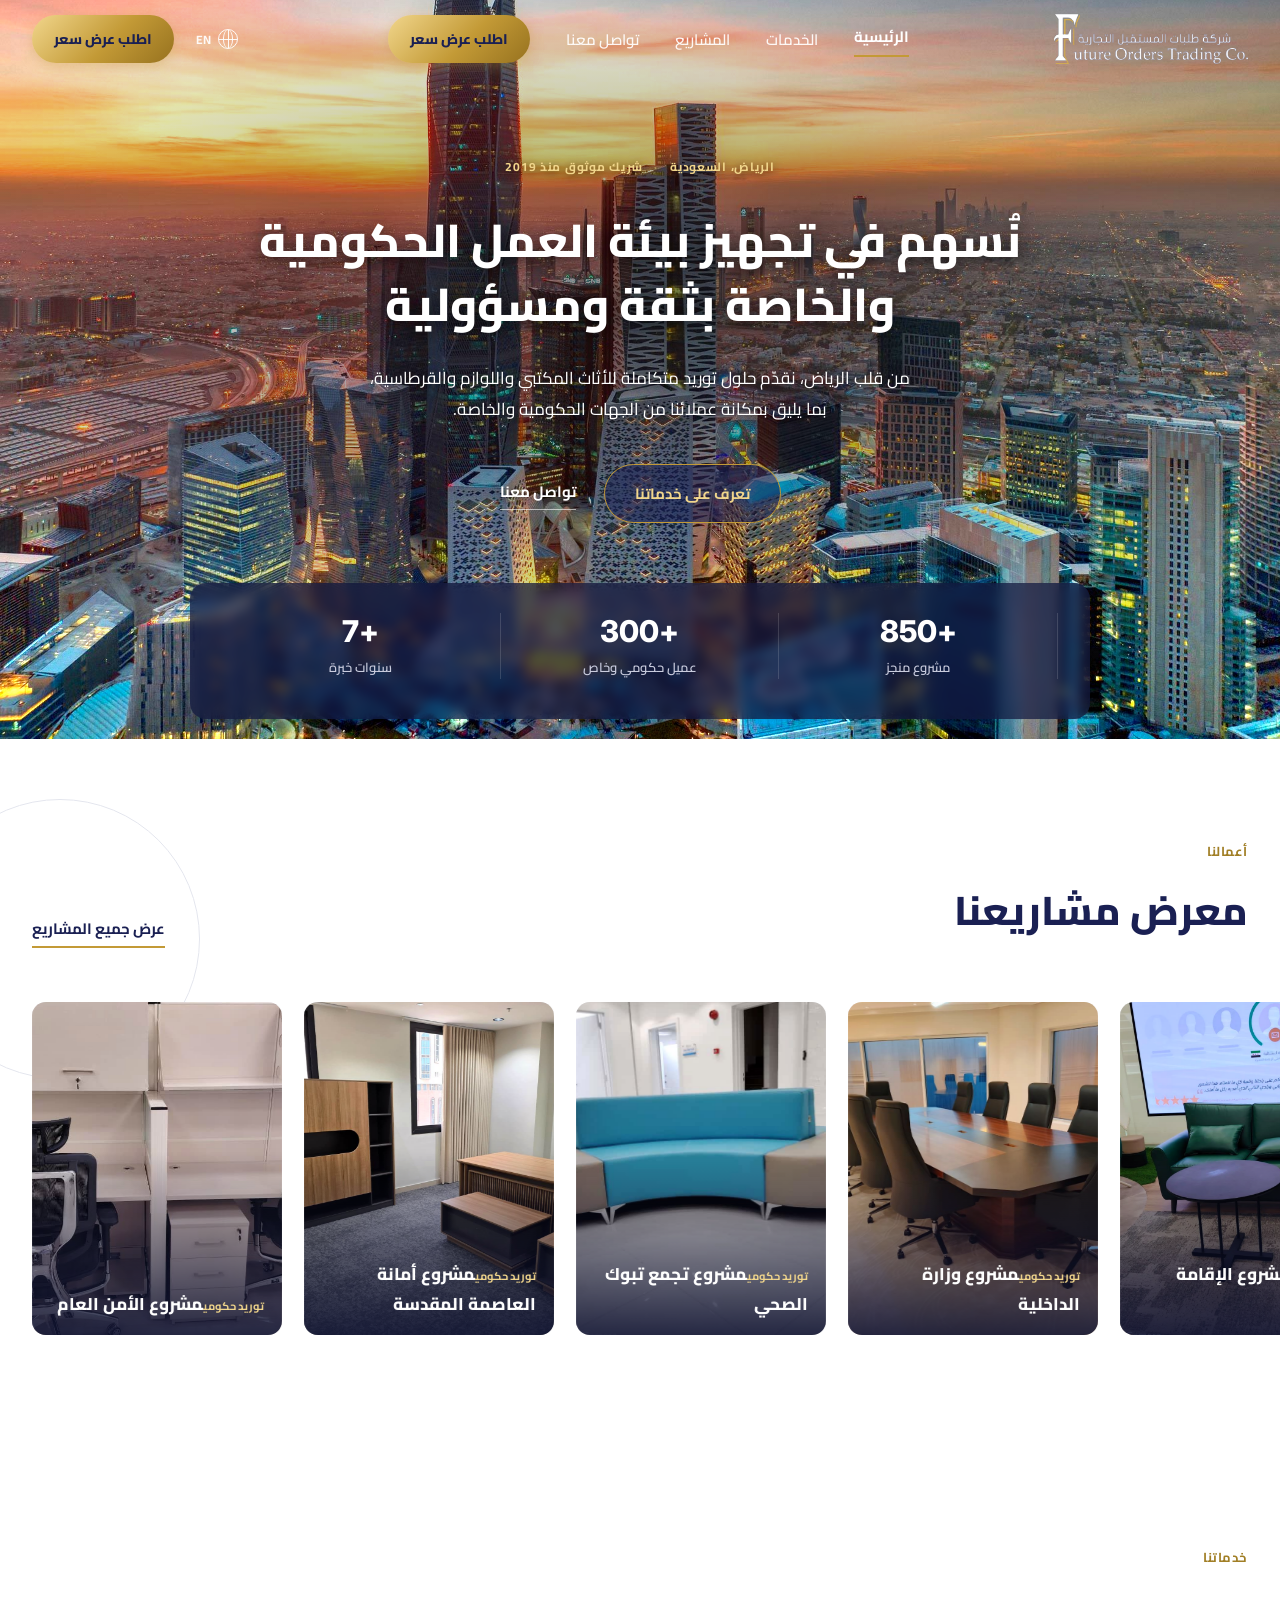
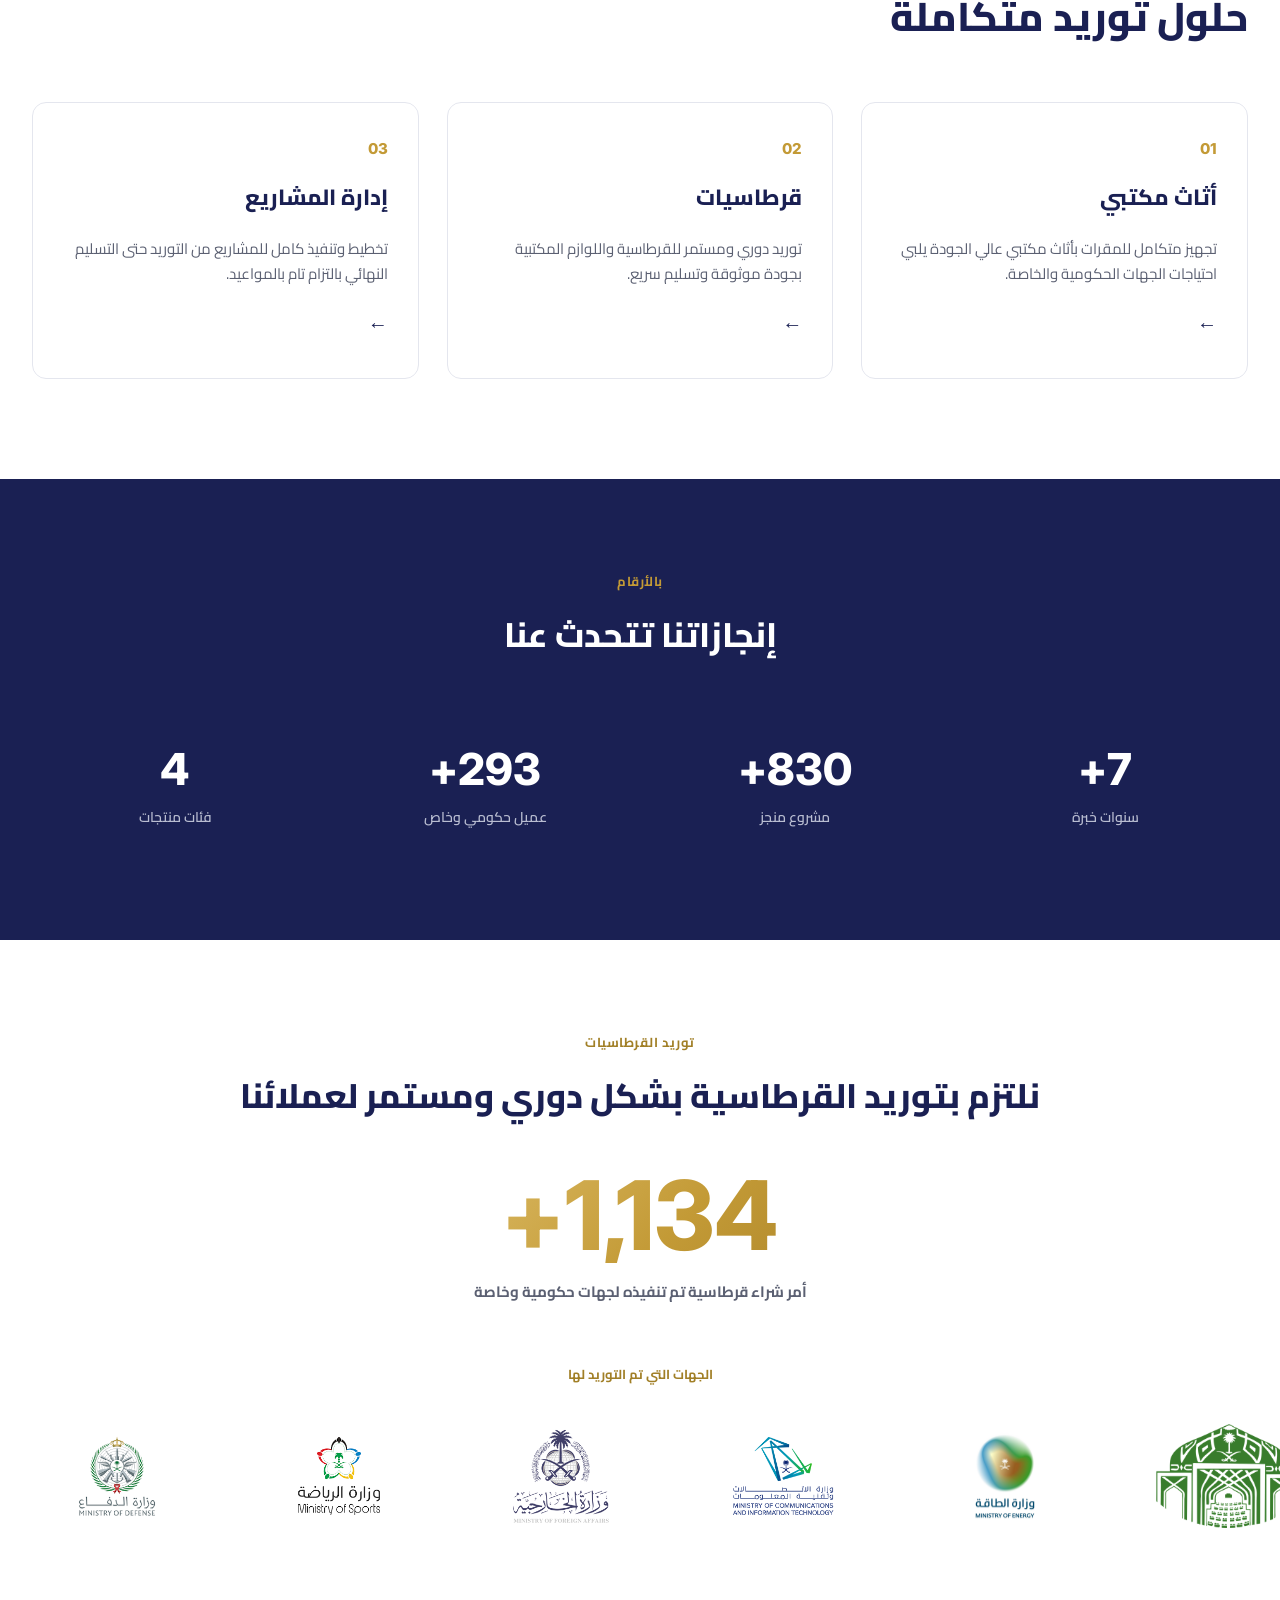
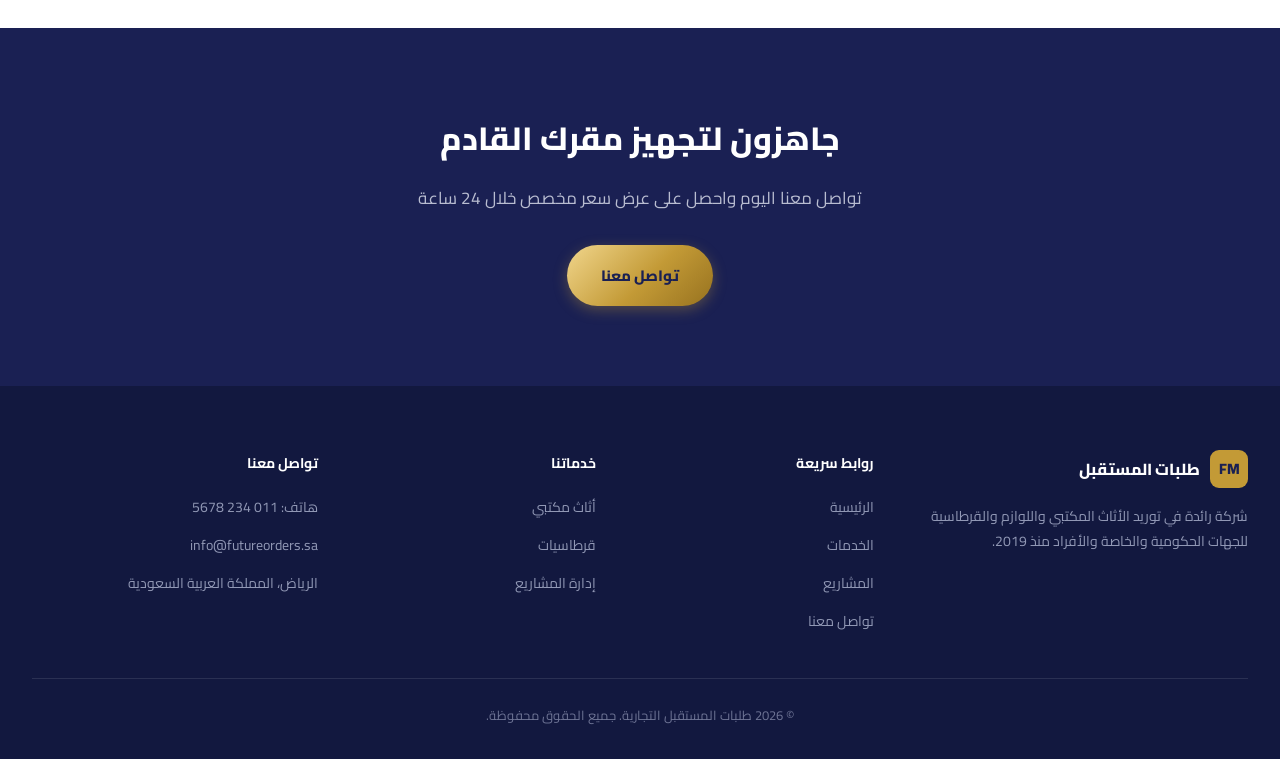
==== commit 2d28de40: "قائمة الجوال وتحسين الهيدر" ====
--- a/index.html
+++ b/index.html
@@ -41,11 +41,12 @@
         <img class="logo-color" src="assets/logo.png" alt="طلبات المستقبل" data-i18n-alt="brand">
         <img class="logo-gold" src="assets/logo-gold.png" alt="" aria-hidden="true">
       </a>
-      <nav class="nav">
+      <nav class="nav" id="site-nav">
         <a class="nav-link active" href="index.html"     data-i18n="nav.home">الرئيسية</a>
         <a class="nav-link"        href="Services.html"  data-i18n="nav.services">الخدمات</a>
         <a class="nav-link"        href="Projects.html"  data-i18n="nav.projects">المشاريع</a>
         <a class="nav-link"        href="Contact.html"   data-i18n="nav.contact">تواصل معنا</a>
+        <a class="btn-gold nav-cta" href="Contact.html" data-i18n="cta">اطلب عرض سعر</a>
       </nav>
       <div class="hdr-actions">
         <button class="lang-btn" type="button" title="English" aria-label="Switch to English">
@@ -53,6 +54,9 @@
           <span class="lang-code" data-lang-code>EN</span>
         </button>
         <a class="btn-gold" href="Contact.html" data-i18n="cta">اطلب عرض سعر</a>
+        <button class="menu-btn" type="button" aria-label="القائمة" aria-expanded="false" aria-controls="site-nav">
+          <span></span><span></span><span></span>
+        </button>
       </div>
     </div>
   </header>
--- a/assets/css/style.css
+++ b/assets/css/style.css
@@ -107,8 +107,13 @@
 .logo-wrap img { height: 50px; width: auto; display: block; transition: opacity 0.25s ease; }
 .logo-color { opacity: 1; }
 .logo-gold  { position: absolute; inset-inline-start: 0; top: 0; opacity: 0; }
-.hdr--fixed:not(.scrolled) .logo-color { opacity: 0; }
-.hdr--fixed:not(.scrolled) .logo-gold  { opacity: 1; }
+.hdr--fixed:not(.scrolled):not(.menu-open) .logo-color { opacity: 0; }
+.hdr--fixed:not(.scrolled):not(.menu-open) .logo-gold  { opacity: 1; }
+.hdr--fixed.menu-open {
+  background: rgba(255,255,255,0.98);
+  backdrop-filter: blur(8px);
+  border-bottom-color: var(--line);
+}
 
 .nav { display: flex; align-items: center; gap: 36px; }
 .nav-link {
@@ -121,11 +126,15 @@
   color: var(--navy); font-weight: 700;
   border-bottom: 2px solid var(--gold); padding-bottom: 4px;
 }
-.hdr--fixed:not(.scrolled) .nav-link { color: rgba(255,255,255,0.92); }
-.hdr--fixed:not(.scrolled) .nav-link.active { color: #FFFFFF; }
-.hdr--fixed:not(.scrolled) .nav-link:hover { color: var(--gold-light); }
+.hdr--fixed:not(.scrolled):not(.menu-open) .nav-link { color: rgba(255,255,255,0.92); }
+.hdr--fixed:not(.scrolled):not(.menu-open) .nav-link.active { color: #FFFFFF; }
+.hdr--fixed:not(.scrolled):not(.menu-open) .nav-link:hover { color: var(--gold-light); }
 
 .hdr-actions { display: flex; align-items: center; gap: 18px; }
+
+/* زر القائمة (يظهر على الجوال فقط) */
+.menu-btn { display: none; }
+.nav-cta  { display: none; }
 
 .lang-btn {
   background: none; border: none; color: var(--text-nav);
@@ -133,7 +142,7 @@
   display: flex; align-items: center; gap: 7px;
   font-family: inherit;
 }
-.hdr--fixed:not(.scrolled) .lang-btn { color: rgba(255,255,255,0.92); }
+.hdr--fixed:not(.scrolled):not(.menu-open) .lang-btn { color: rgba(255,255,255,0.92); }
 .lang-btn:hover { color: var(--gold); }
 .lang-btn span.lang-code { font-size: 12px; font-weight: 700; }
 
@@ -513,12 +522,49 @@
 }
 
 @media (max-width: 900px) {
-  .hdr-inner { flex-wrap: wrap; padding: 12px 18px; gap: 10px; row-gap: 6px; }
-  .nav { order: 3; width: 100%; justify-content: center; gap: 22px; flex-wrap: wrap; padding-top: 4px; }
-  .nav-link { font-size: 14px; }
-  .hdr-actions { gap: 12px; }
-
-  .hero-inner { padding: 175px 22px 50px; }
+  /* ---- هيدر الجوال: صف واحد + قائمة منسدلة ---- */
+  .hdr-inner { flex-wrap: nowrap; padding: 10px 18px; gap: 10px; }
+  .logo-wrap { height: 38px; }
+  .logo-wrap img { height: 38px; }
+  .hdr-actions { gap: 6px; }
+  .hdr-actions .btn-gold { display: none; }
+
+  .menu-btn {
+    display: flex; flex-direction: column; justify-content: center; gap: 5px;
+    width: 42px; height: 42px; padding: 9px;
+    background: none; border: none; cursor: pointer; color: var(--text-nav);
+  }
+  .hdr--fixed:not(.scrolled):not(.menu-open) .menu-btn { color: #FFFFFF; }
+  .menu-btn span {
+    display: block; height: 2px; width: 100%; background: currentColor;
+    border-radius: 2px; transition: transform 0.25s ease, opacity 0.2s ease;
+  }
+  .menu-btn.open span:nth-child(1) { transform: translateY(7px) rotate(45deg); }
+  .menu-btn.open span:nth-child(2) { opacity: 0; }
+  .menu-btn.open span:nth-child(3) { transform: translateY(-7px) rotate(-45deg); }
+
+  .nav {
+    position: absolute; top: 100%; left: 0; right: 0;
+    display: none; flex-direction: column; align-items: stretch; gap: 0;
+    background: rgba(255,255,255,0.98); backdrop-filter: blur(10px);
+    border-top: 1px solid var(--line);
+    box-shadow: 0 12px 26px rgba(13,18,48,0.14);
+    padding: 6px 18px 18px;
+    max-height: calc(100vh - 60px); overflow-y: auto;
+  }
+  .nav.open { display: flex; animation: fmt-fade-up 0.22s ease both; }
+  .nav .nav-link {
+    color: var(--text-nav) !important;
+    font-size: 16px; padding: 15px 4px;
+    border-bottom: 1px solid var(--line);
+  }
+  .nav .nav-link.active {
+    color: var(--navy) !important; font-weight: 700;
+    border-bottom: 1px solid var(--line); padding-bottom: 15px;
+  }
+  .nav .nav-cta { display: block; margin-top: 16px; text-align: center; font-size: 15px; padding: 14px 22px; }
+
+  .hero-inner { padding: 118px 22px 50px; }
   .hero h1 { font-size: 32px; line-height: 1.45; }
   .hero-sub { font-size: 15px; }
   .hero-actions { gap: 18px; }
@@ -571,9 +617,6 @@
 
 @media (max-width: 520px) {
   .gallery-grid { grid-template-columns: 1fr; }
-  .nav { gap: 14px; }
-  .nav-link { font-size: 13px; }
-  .btn-gold { font-size: 13px; padding: 10px 16px; }
   .hero h1 { font-size: 27px; }
   .po-big { font-size: 46px; }
   .stat-cell .v { font-size: 34px; }
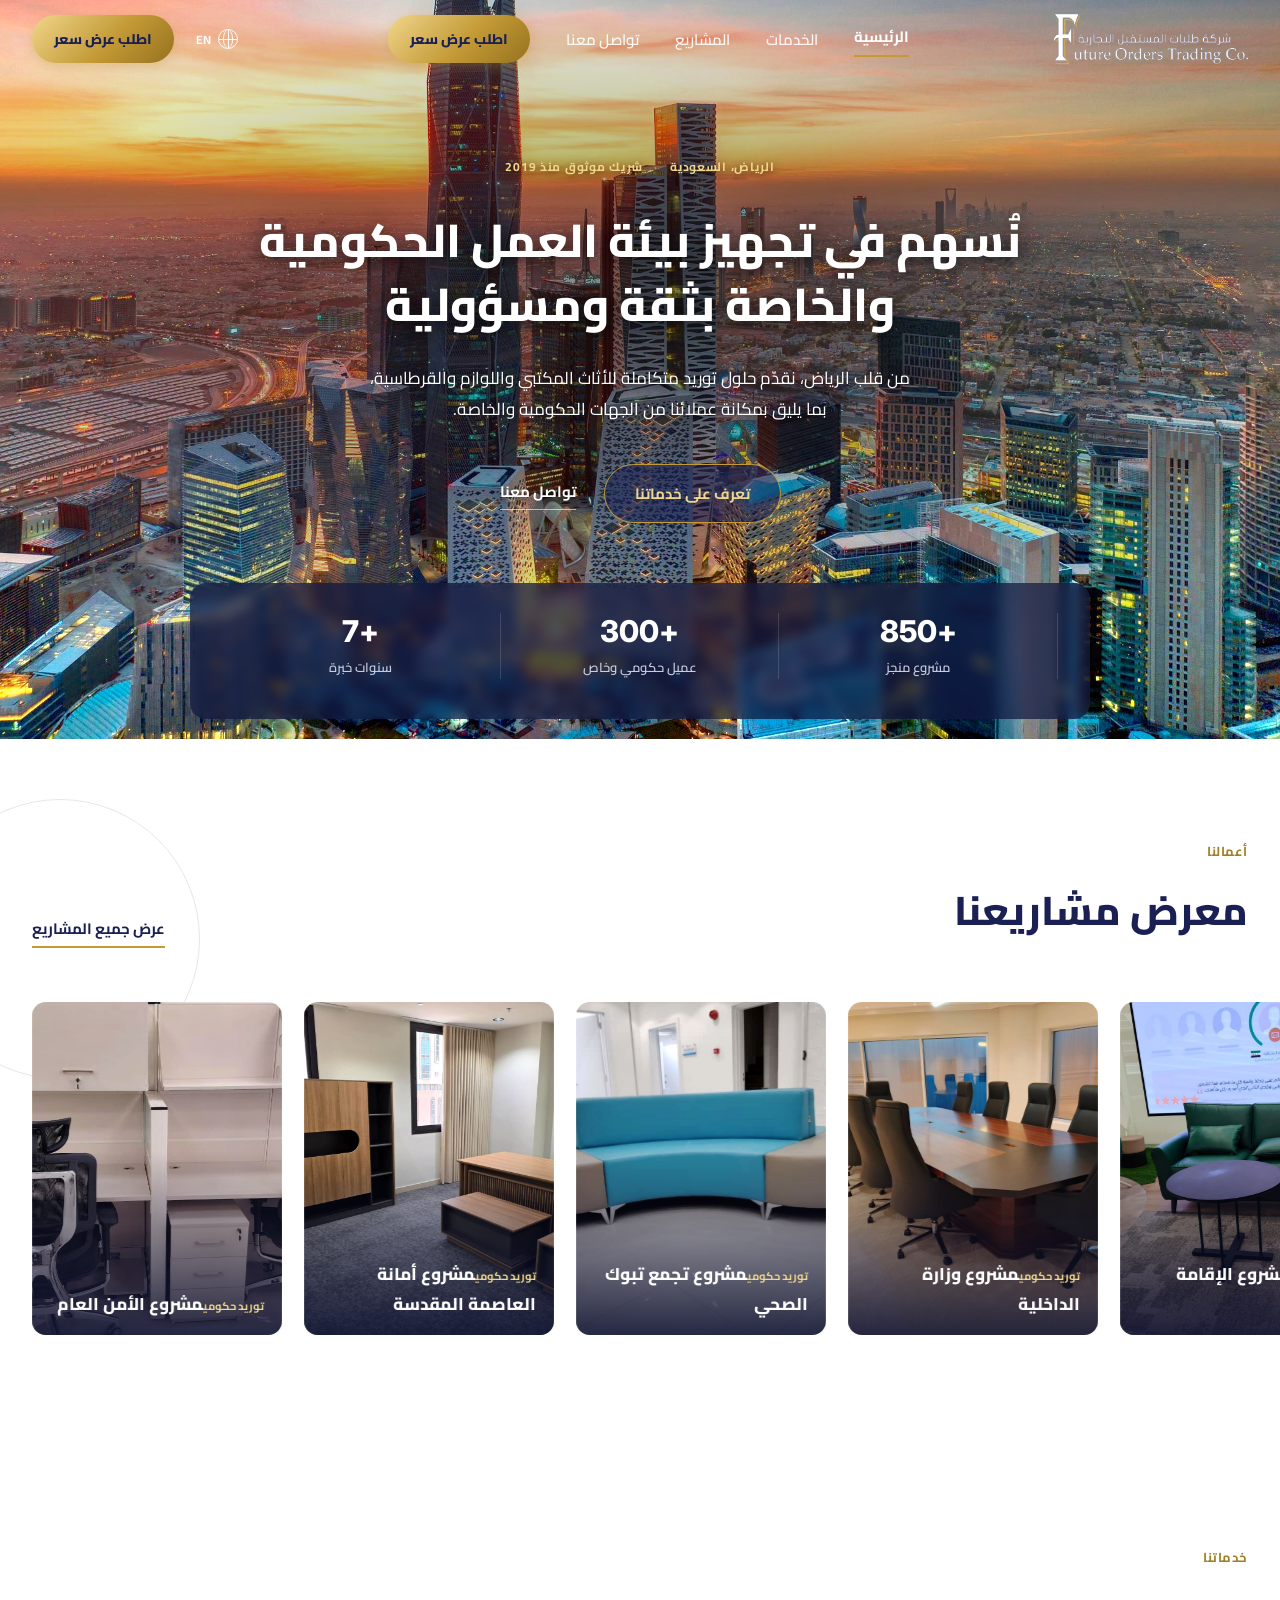
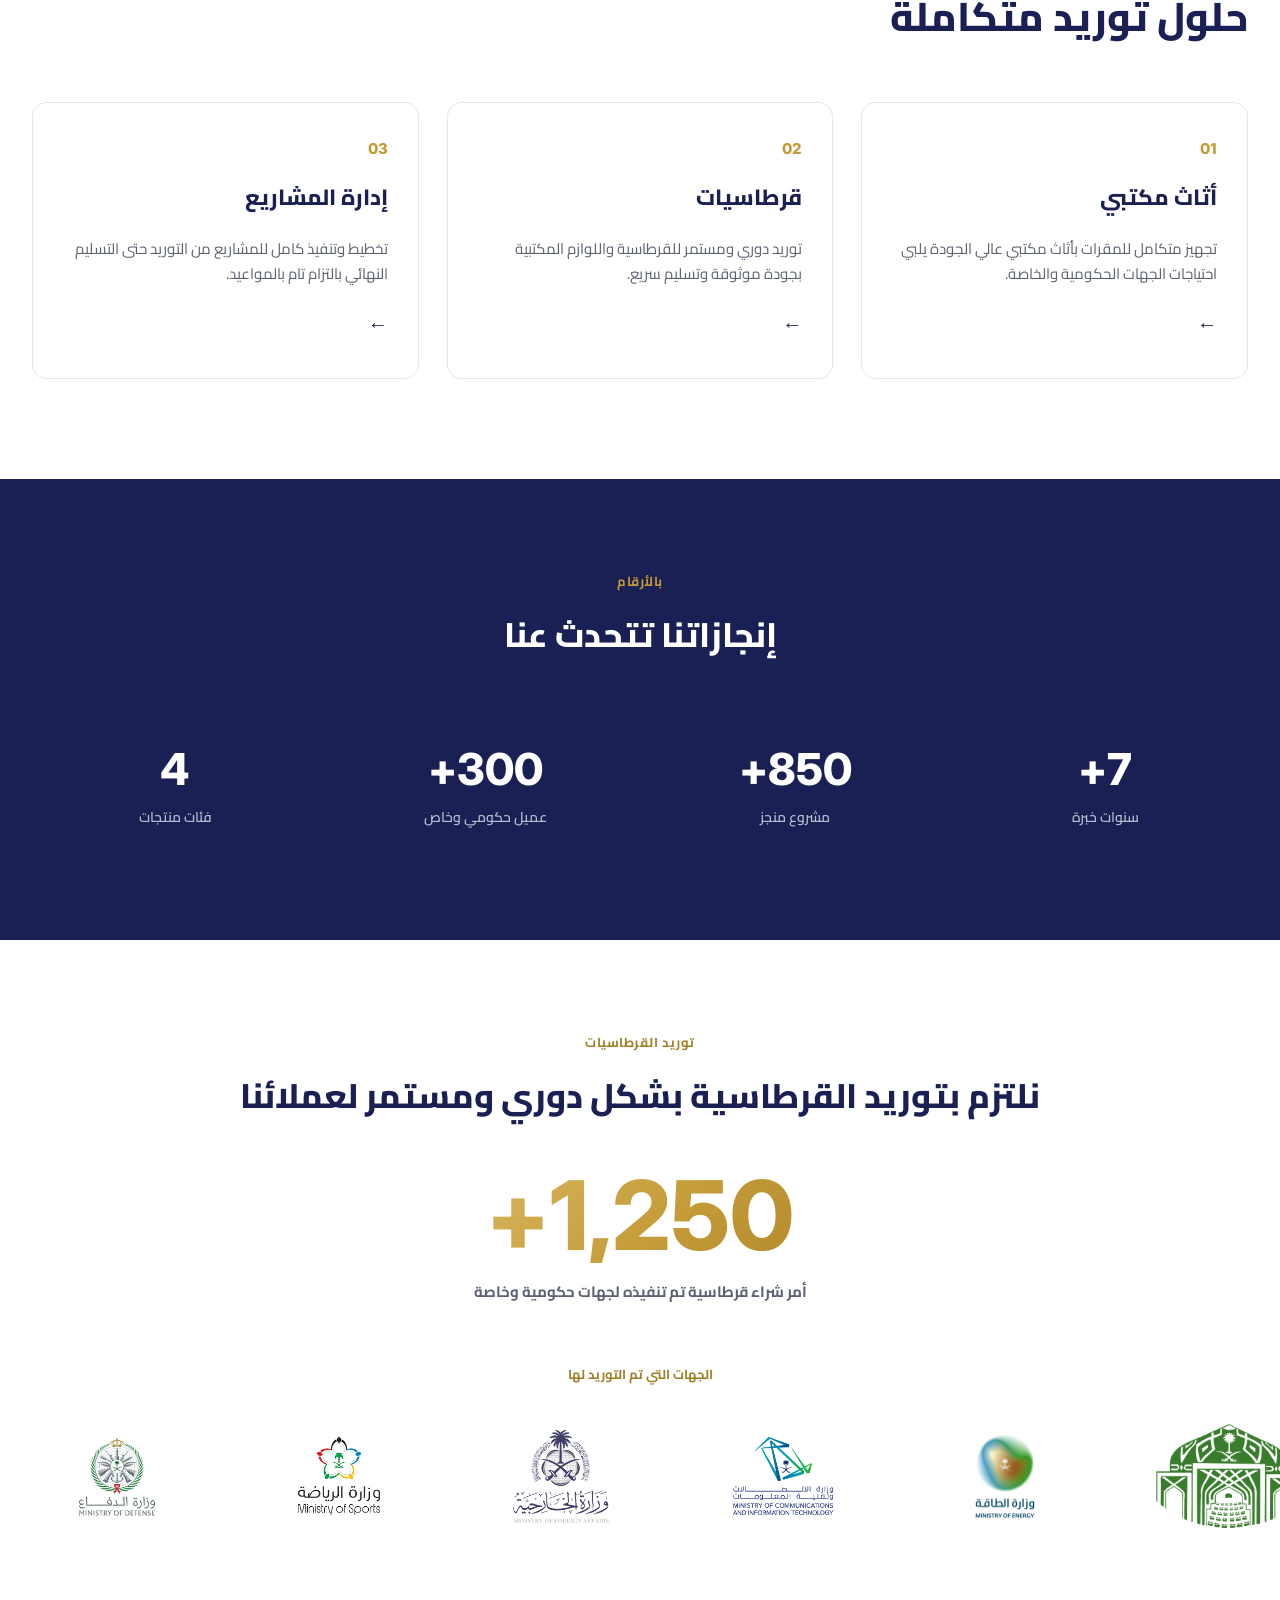
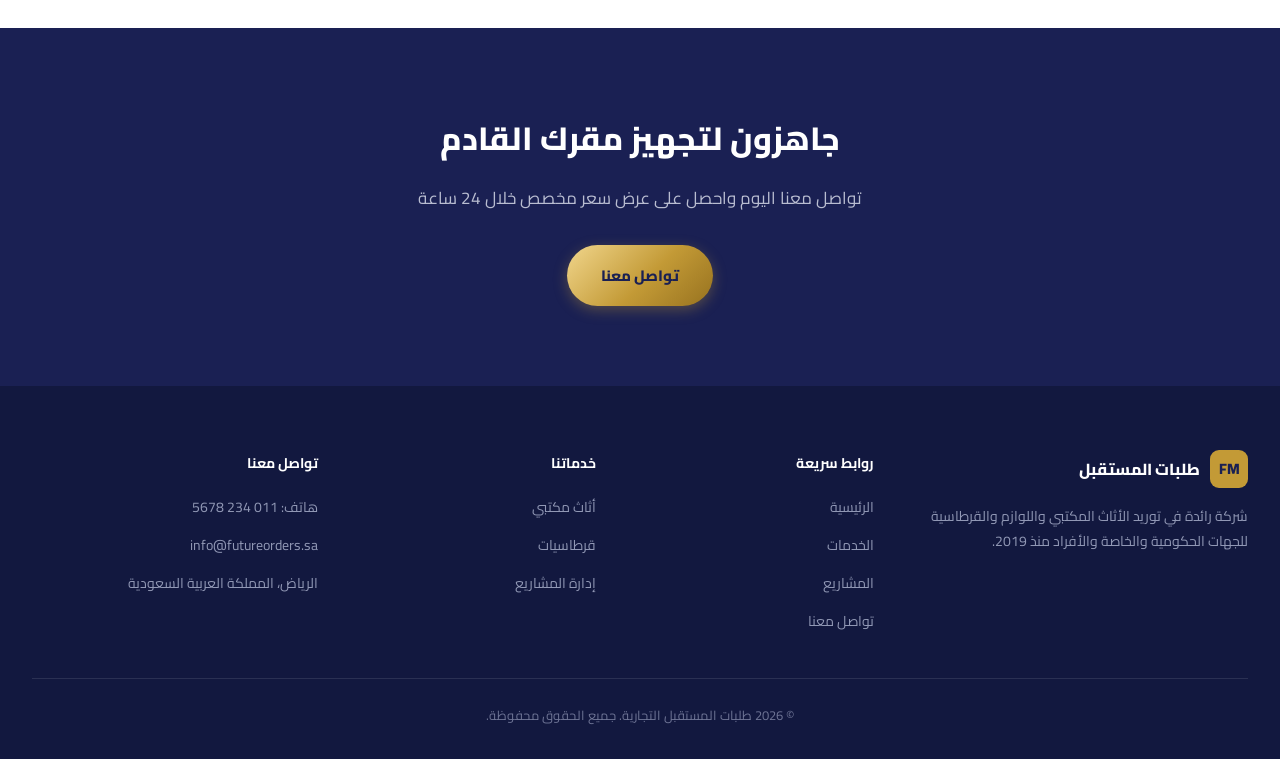
==== commit 0c010947: "إصلاح التخزين المؤقت للملفات" ====
--- a/index.html
+++ b/index.html
@@ -14,7 +14,7 @@
 <link rel="preconnect" href="https://fonts.googleapis.com">
 <link rel="preconnect" href="https://fonts.gstatic.com" crossorigin>
 <link href="https://fonts.googleapis.com/css2?family=Cairo:wght@400;500;600;700;800&family=Inter:wght@400;500;600;700;800&display=swap" rel="stylesheet">
-<link rel="stylesheet" href="assets/css/style.css">
+<link rel="stylesheet" href="assets/css/style.css?v=2">
 <script>
   /* يطبّق اللغة المحفوظة على <html> فوراً لتفادي وميض النص */
   (function () {
@@ -243,7 +243,7 @@
 
 </div>
 
-<script src="assets/js/i18n.js"></script>
-<script src="assets/js/main.js"></script>
+<script src="assets/js/i18n.js?v=2"></script>
+<script src="assets/js/main.js?v=2"></script>
 </body>
 </html>
